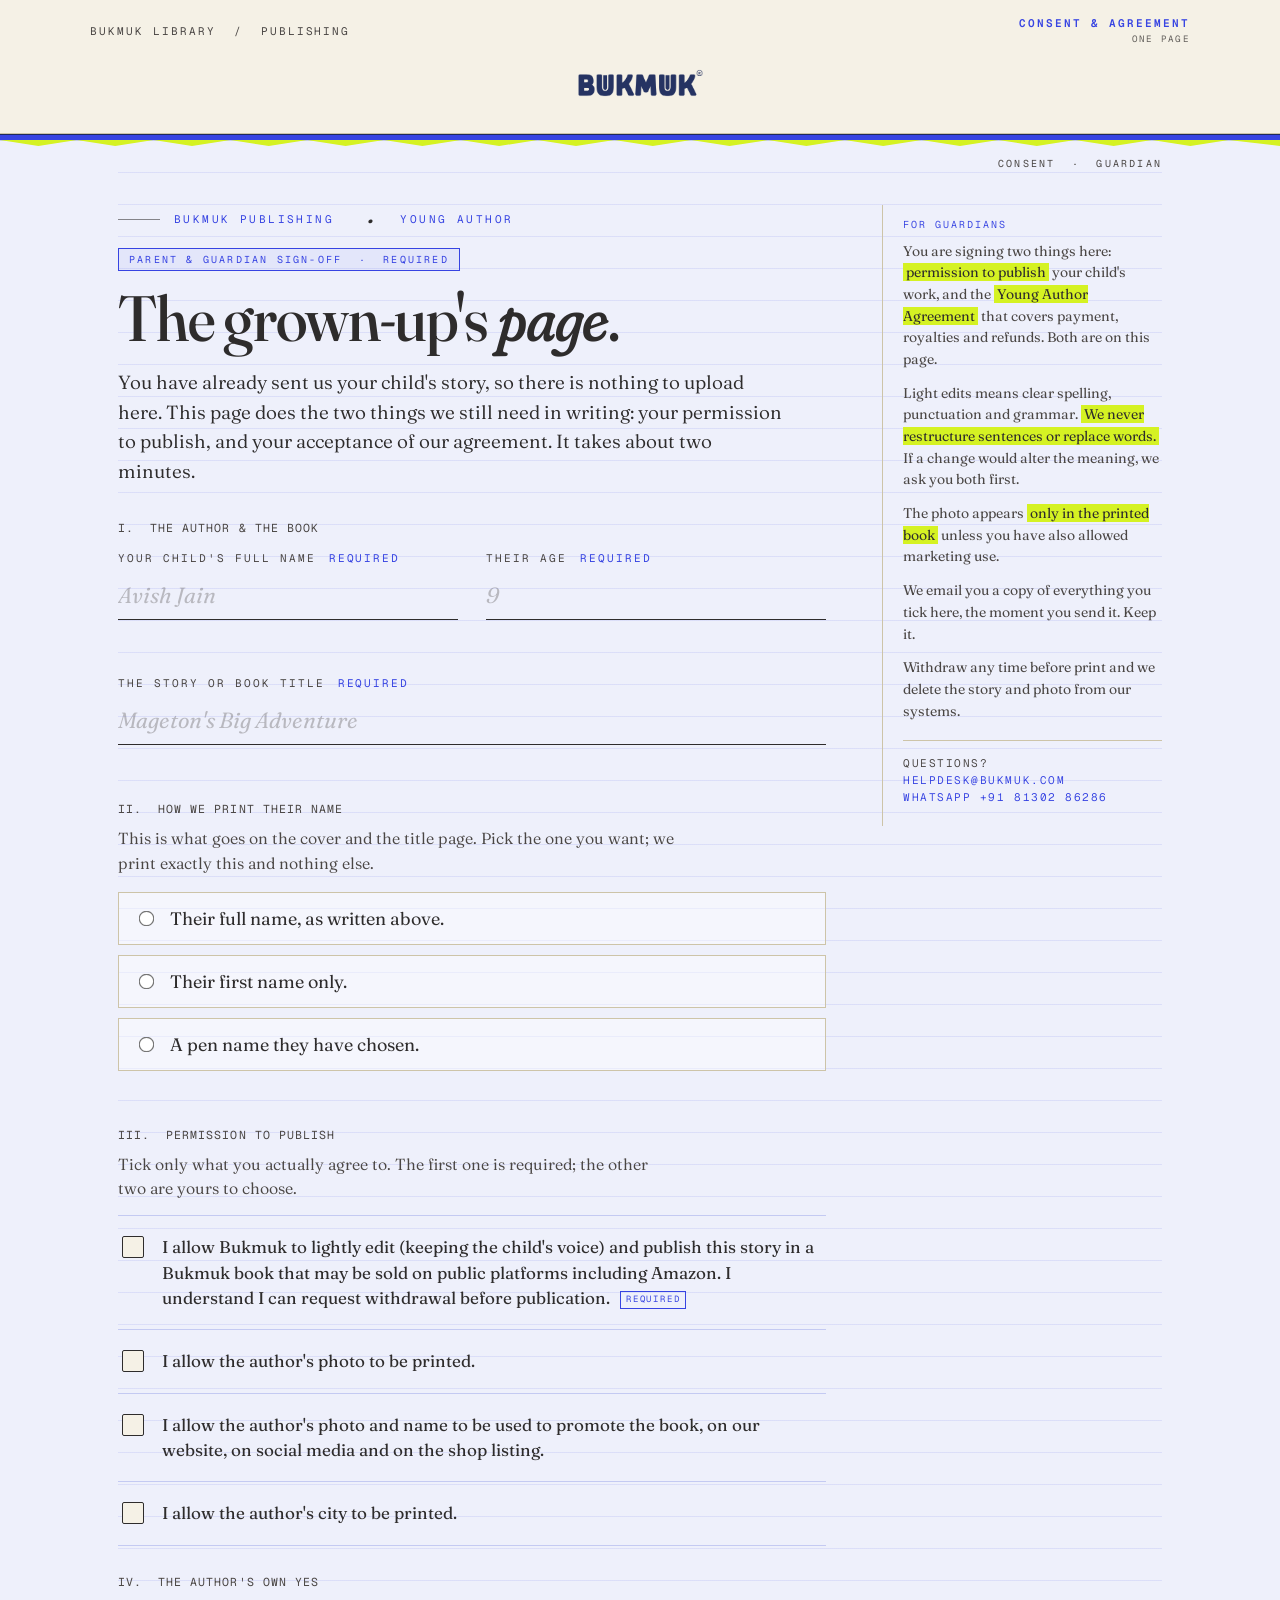
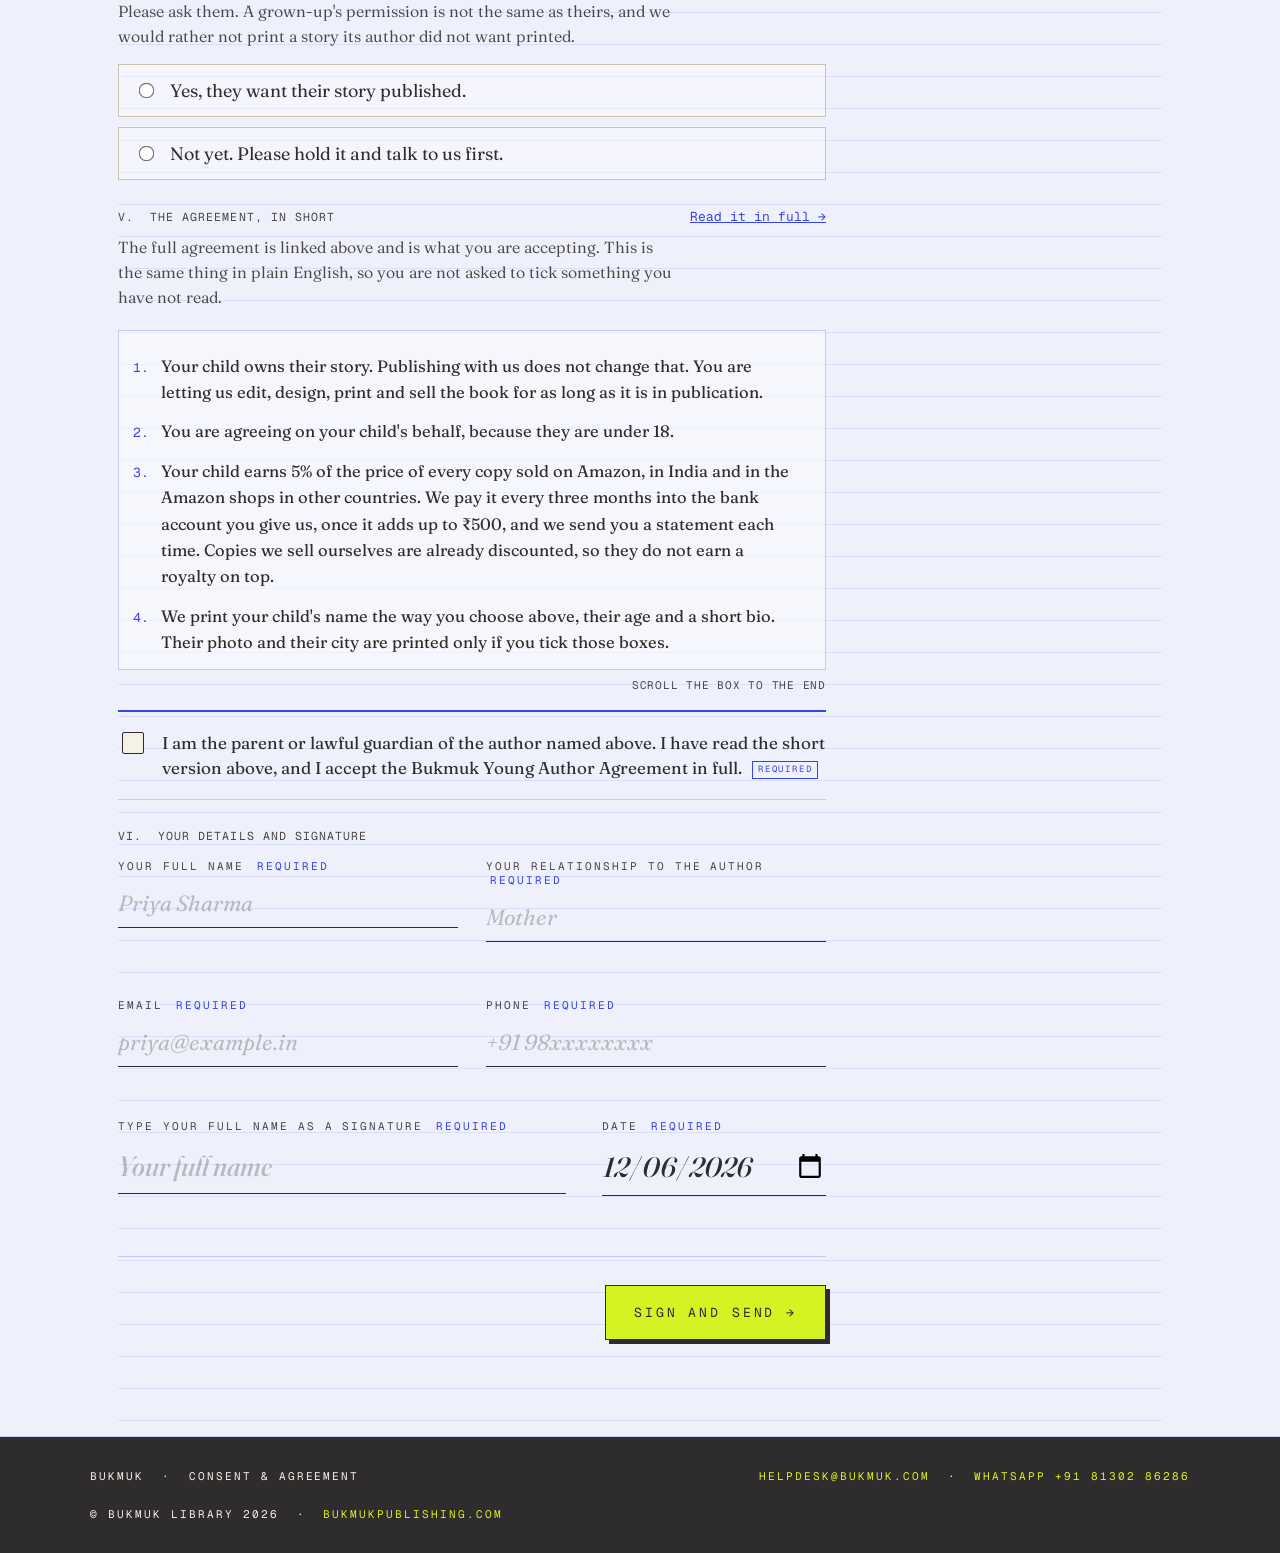
==== consent.html @ 7ee026f7 "A consent form for the families who never touched the intake form Plenty of stories arrive on WhatsA" ====
<!doctype html>
<html lang="en">
<head>
<meta charset="utf-8">
<meta name="viewport" content="width=device-width, initial-scale=1">
<title>Consent and agreement · Bukmuk Publishing</title>
<meta name="description" content="Bukmuk Publishing's short consent and agreement form, for young authors whose story reached us by WhatsApp, email or a call.">
<meta name="robots" content="noindex">
<link rel="icon" href="/assets/bukmuk-logo.png">
<link rel="preconnect" href="https://fonts.googleapis.com">
<link rel="preconnect" href="https://fonts.gstatic.com" crossorigin>
<link href="https://fonts.googleapis.com/css2?family=Fraunces:ital,opsz,wght,SOFT,WONK@0,9..144,300..900,0..100,0..1;1,9..144,300..900,0..100,0..1&family=Geist+Mono:wght@400;500;600&display=swap" rel="stylesheet">
<link rel="stylesheet" href="/styles.css?v=20260831-consent">
<style>
  /* Page-local only. The shared stylesheet drives the live intake form; this
     form adds one component (the short-terms ledger) and nothing else. */
  .terms{
    background: rgba(255,255,255,.5);
    border: 1px solid var(--ledger-rule);
    padding: 22px 24px 22px 12px;
    margin: 20px 0 4px;
    max-height: 340px; overflow-y: auto;
    -webkit-overflow-scrolling: touch;
  }
  /* On a phone a nested scroll box fights the page scroll and hides eleven of
     the fourteen terms behind a gesture nobody makes. Let the list flow. */
  @media (max-width: 720px){
    .terms{ max-height: none; overflow-y: visible }
  }
  .terms ol{
    margin: 0; padding-left: 26px;
    font-size: 16.5px; line-height: 1.6; color: var(--ink);
  }
  .terms li{ margin: 0 0 13px; padding-left: 4px }
  .terms li:last-child{ margin-bottom: 0 }
  .terms li::marker{
    font-family: var(--mono); font-size: 13px; color: var(--blue);
  }
  .terms-head{
    display:flex; justify-content: space-between; align-items: baseline;
    gap: 14px; flex-wrap: wrap;
    font-family: var(--mono); font-size: 11.5px; letter-spacing: .09em;
    text-transform: uppercase; color: var(--ink-soft);
    margin-top: 28px;
  }
  .terms-head a{ color: var(--blue); text-transform: none; letter-spacing: 0; font-size: 13px }
  .scrollhint{
    font-family: var(--mono); font-size: 11px; letter-spacing: .07em;
    text-transform: uppercase; color: var(--ink-soft);
    margin: 8px 0 0; text-align: right;
  }
  .package-line{
    font-family: var(--mono); font-size: 12.5px; letter-spacing: .04em;
    color: var(--ink-soft); border-left: 2px solid var(--lime-deep);
    padding-left: 12px; margin: 0 0 6px;
  }
  .consent.commercial{ border-top: 2px solid var(--blue) }
</style>
</head>
<body>

<a class="sr-only" href="#start">Skip to form</a>

<!-- ─── Masthead ──────────────────────────────────────────────────────── -->
<header class="masthead">
  <div class="masthead-row">
    <div class="masthead-meta-left">
      Bukmuk Library &nbsp;/&nbsp; Publishing
    </div>
    <div class="masthead-meta-right">
      <span class="masthead-tag">Consent &amp; agreement</span>
      <small>One page</small>
    </div>
  </div>
  <div class="logo-wrap">
    <img src="/assets/bukmuk-logo.png" alt="Bukmuk">
  </div>
</header>
<div class="masthead-rule" aria-hidden="true"></div>

<!-- ─── The whole form: one ledger sheet ───────────────────────────────── -->
<div class="guardian-wrap form-shell-guardian" id="start">
  <div class="sheet">
    <article class="frame ledger">
      <span class="folio-corner">Consent &nbsp;·&nbsp; Guardian</span>
      <div>
        <div class="folio" style="color:var(--blue)">Bukmuk Publishing &nbsp;<span class="roman" style="color:var(--ink)">·</span> Young Author</div>
        <span class="ledger-stamp">Parent &amp; guardian sign-off &nbsp;·&nbsp; required</span>
        <h1 class="section-title">The grown-up's <em>page</em>.</h1>
        <p class="lede" style="color:var(--ink)">
          You have already sent us your child's story, so there is nothing to upload here. This page does the two things we still need in writing: your permission to publish, and your acceptance of our agreement. It takes about two minutes.
        </p>

        <form id="consentForm" novalidate>

          <!-- honeypot -->
          <div class="hp" aria-hidden="true">
            <label>Leave this empty<input type="text" name="website" tabindex="-1" autocomplete="off"></label>
          </div>

          <!-- ── The author ────────────────────────────────────────────── -->
          <div class="terms-head" style="margin-top:34px">
            <span>I. &nbsp;The author &amp; the book</span>
          </div>
          <p class="package-line" id="packageLine" hidden></p>

          <div class="row2" style="margin-top:16px">
            <div class="field" data-required>
              <label class="cap" for="authorName">Your child's full name <span class="req">required</span></label>
              <input class="input" id="authorName" name="authorName" type="text" required placeholder="Avish Jain">
              <div class="field-error">The author's full name, please.</div>
            </div>
            <div class="field" data-required>
              <label class="cap" for="authorAge">Their age <span class="req">required</span></label>
              <input class="input" id="authorAge" name="authorAge" type="number" min="1" max="17" inputmode="numeric" required placeholder="9">
              <div class="field-error">Their age in years.</div>
            </div>
            <div class="field" data-required style="grid-column:1 / -1">
              <label class="cap" for="storyTitle">The story or book title <span class="req">required</span></label>
              <input class="input" id="storyTitle" name="storyTitle" type="text" required placeholder="Mageton's Big Adventure">
              <div class="field-error">The title we should print.</div>
            </div>
          </div>

          <!-- ── How the name is printed ───────────────────────────────── -->
          <div class="terms-head">
            <span>II. &nbsp;How we print their name</span>
          </div>
          <p class="lede" style="font-size:16px; margin:10px 0 16px; color:var(--ink-soft)">
            This is what goes on the cover and the title page. Pick the one you want; we print exactly this and nothing else.
          </p>
          <div class="field" data-required>
            <div class="radios" role="radiogroup" aria-label="How we print the author's name">
              <label><input type="radio" name="creditAs" value="full" required> <span>Their full name, as written above.</span></label>
              <label><input type="radio" name="creditAs" value="first"> <span>Their first name only.</span></label>
              <label><input type="radio" name="creditAs" value="pen"> <span>A pen name they have chosen.</span></label>
            </div>
            <div class="field-error">Please pick one.</div>
          </div>
          <div class="conditional" id="penWrap">
            <div class="field" data-required-if="pen">
              <label class="cap" for="penName">Their pen name</label>
              <input class="input" id="penName" name="penName" type="text" placeholder="The Midnight Writer">
              <div class="field-error">The pen name to print.</div>
            </div>
          </div>

          <!-- ── Publication consent ───────────────────────────────────── -->
          <div class="terms-head">
            <span>III. &nbsp;Permission to publish</span>
          </div>
          <p class="lede" style="font-size:16px; margin:10px 0 4px; color:var(--ink-soft)">
            Tick only what you actually agree to. The first one is required; the other two are yours to choose.
          </p>

          <div class="consent" style="margin-top:14px">
            <label>
              <input type="checkbox" name="consentPublish" required>
              <span>
                <span data-clause="consentPublish">I allow Bukmuk to lightly edit (keeping the child's voice) and publish this story in a Bukmuk book that may be sold on public platforms including Amazon. I understand I can request withdrawal before publication.</span>
                <span class="req-tag">required</span>
              </span>
            </label>
            <label>
              <input type="checkbox" name="consentPhoto">
              <span data-clause="consentPhoto">I allow the author's photo to be printed.</span>
            </label>
            <label>
              <input type="checkbox" name="consentPromo">
              <span data-clause="consentPromo">I allow the author's photo and name to be used to promote the book, on our website, on social media and on the shop listing.</span>
            </label>
            <label>
              <input type="checkbox" name="consentLocation">
              <span data-clause="consentLocation">I allow the author's city to be printed.</span>
            </label>
          </div>

          <div class="conditional" id="cityWrap">
            <div class="field" data-required-if="city">
              <label class="cap" for="authorLocation">Which city or town should we print?</label>
              <input class="input" id="authorLocation" name="authorLocation" type="text" placeholder="Haridwar">
              <div class="field-error">Tell us the city, or untick the box above.</div>
            </div>
          </div>

          <div class="conditional" id="photoWrap">
            <div class="field">
              <label class="cap" for="authorPhoto">Their photo <span style="font-weight:400; text-transform:none; letter-spacing:0">optional, you can also send it on WhatsApp</span></label>
              <input class="input" id="authorPhoto" name="authorPhoto" type="file" accept="image/jpeg,image/png,image/webp">
              <p class="hint" style="margin-top:8px">JPG, PNG or WEBP, up to 15 MB. It appears in the printed book only.</p>
              <div class="field-error">That file needs to be a JPG, PNG or WEBP under 15 MB.</div>
            </div>
          </div>

          <!-- ── The child's own yes ───────────────────────────────────── -->
          <div class="terms-head">
            <span>IV. &nbsp;The author's own yes</span>
          </div>
          <p class="lede" style="font-size:16px; margin:10px 0 16px; color:var(--ink-soft)">
            Please ask them. A grown-up's permission is not the same as theirs, and we would rather not print a story its author did not want printed.
          </p>
          <div class="field" data-required>
            <div class="radios" role="radiogroup" aria-label="Does the author want their story published">
              <label><input type="radio" name="childAssent" value="Yes" required> <span>Yes, they want their story published.</span></label>
              <label><input type="radio" name="childAssent" value="Not yet"> <span>Not yet. Please hold it and talk to us first.</span></label>
            </div>
            <div class="field-error">Please ask them and pick one.</div>
          </div>

          <!-- ── The agreement in short ────────────────────────────────── -->
          <div class="terms-head">
            <span>V. &nbsp;The agreement, in short</span>
            <a href="https://bukmukpublishing.com/agreement" data-agreement-link target="_blank" rel="noopener">Read it in full →</a>
          </div>
          <p class="lede" style="font-size:16px; margin:10px 0 0; color:var(--ink-soft)">
            The full agreement is linked above and is what you are accepting. This is the same thing in plain English, so you are not asked to tick something you have not read.
          </p>

          <div class="terms">
            <ol data-clause-list>
              <li>Your child owns their story. Publishing with us does not change that. You are letting us edit, design, print and sell the book for as long as it is in publication.</li>
              <li>You are agreeing on your child's behalf, because they are under 18.</li>
              <li>Your child earns 5% of the price of every copy sold on Amazon, in India and in the Amazon shops in other countries. We pay it every three months into the bank account you give us, once it adds up to ₹500, and we send you a statement each time. Copies we sell ourselves are already discounted, so they do not earn a royalty on top.</li>
              <li>We print your child's name the way you choose above, their age and a short bio. Their photo and their city are printed only if you tick those boxes.</li>
              <li>We may use the book, your child's name and the photo you give us to celebrate their work on our website and in our marketing. You can opt out of marketing at any time by writing to helpdesk@bukmuk.com.</li>
              <li>We edit lightly and we keep your child's voice. Clear spelling, punctuation and grammar fixes, never a rewrite, never a nicer synonym. Anything that would change the meaning, we ask you both first.</li>
              <li>You confirm the story is your child's own original work, not copied from anyone, and that it contains nothing unlawful. If that turns out not to be true we may pause or stop publishing, and you agree to cover reasonable costs we face because of it.</li>
              <li>You see and approve the book before we print it. Changes you ask for after that, or a reprint for a mistake that was not ours, may cost extra.</li>
              <li>Payment is in full and in advance, and we start work once it is received. Full refund if you cancel before we start. After we start and before printing, we refund the part we have not done. Once printing starts, or the book is published, it is non refundable. Workshop and mentoring seats have their own notice periods, set out in the full agreement.</li>
              <li>We aim to have the book ready in about 8 to 10 weeks after we have the final manuscript and the payment, depending on how quickly approvals come back.</li>
              <li>Listing on Amazon follows Amazon's own rules, which change, so we cannot promise a book stays available forever or guarantee any sales.</li>
              <li>If something goes wrong, the most we would owe you is what you paid us for the service, and we are not responsible for indirect losses such as lost sales. Delays caused by printers, couriers or Amazon are outside our control.</li>
              <li>Indian law applies, and any dispute goes to the courts in Delhi.</li>
              <li>You can withdraw at any time before publication. Write to helpdesk@bukmuk.com and we remove the story and the photo from our systems. We cannot recall copies that are already printed.</li>
            </ol>
          </div>
          <p class="scrollhint" id="scrollHint">Scroll the box to the end</p>

          <div class="consent commercial" style="margin-top:18px">
            <label>
              <input type="checkbox" name="agreementAccepted" required>
              <span>
                <span data-clause="agreementAccepted">I am the parent or lawful guardian of the author named above. I have read the short version above, and I accept the Bukmuk Young Author Agreement in full.</span>
                <span class="req-tag">required</span>
              </span>
            </label>
          </div>

          <!-- ── Sign ──────────────────────────────────────────────────── -->
          <div class="terms-head">
            <span>VI. &nbsp;Your details and signature</span>
          </div>

          <div class="row2" style="margin-top:16px">
            <div class="field" data-required>
              <label class="cap" for="guardianName">Your full name <span class="req">required</span></label>
              <input class="input" id="guardianName" name="guardianName" type="text" required autocomplete="name" placeholder="Priya Sharma">
              <div class="field-error">Your full name, please.</div>
            </div>
            <div class="field" data-required>
              <label class="cap" for="guardianRelation">Your relationship to the author <span class="req">required</span></label>
              <input class="input" id="guardianRelation" name="guardianRelation" type="text" required placeholder="Mother">
              <div class="field-error">Mother, father, guardian, etc.</div>
            </div>
            <div class="field" data-required>
              <label class="cap" for="guardianEmail">Email <span class="req">required</span></label>
              <input class="input" id="guardianEmail" name="guardianEmail" type="email" required autocomplete="email" placeholder="priya@example.in">
              <div class="field-error">A valid email so we can send you a copy.</div>
            </div>
            <div class="field" data-required>
              <label class="cap" for="guardianPhone">Phone <span class="req">required</span></label>
              <input class="input" id="guardianPhone" name="guardianPhone" type="tel" required autocomplete="tel" placeholder="+91 98xxxxxxxx">
              <div class="field-error">Phone number, please.</div>
            </div>
          </div>

          <div class="sig-row">
            <div class="field" data-required>
              <label class="cap" for="guardianSignature">Type your full name as a signature <span class="req">required</span></label>
              <input class="input" id="guardianSignature" name="guardianSignature" type="text" required placeholder="Your full name">
              <div class="field-error">A typed signature matters legally; please type your name.</div>
            </div>
            <div class="field" data-required>
              <label class="cap" for="consentDate">Date <span class="req">required</span></label>
              <input class="input" id="consentDate" name="consentDate" type="date" required>
              <div class="field-error">Today's date.</div>
            </div>
          </div>

          <div class="actions" style="justify-content: flex-end">
            <button class="btn primary" type="submit" id="submitBtn">Sign and send →</button>
          </div>

          <div class="field-error" id="submitError" style="margin-top: 14px"></div>
        </form>
      </div>

      <aside class="marginalia">
        <span class="tag">For guardians</span>
        <p>You are signing two things here: <em>permission to publish</em> your child's work, and the <em>Young Author Agreement</em> that covers payment, royalties and refunds. Both are on this page.</p>
        <p>Light edits means clear spelling, punctuation and grammar. <em>We never restructure sentences or replace words.</em> If a change would alter the meaning, we ask you both first.</p>
        <p>The photo appears <em>only in the printed book</em> unless you have also allowed marketing use.</p>
        <p>We email you a copy of everything you tick here, the moment you send it. Keep it.</p>
        <p>Withdraw any time before print and we delete the story and photo from our systems.</p>
        <p class="editor-contact">Questions?<br>
          <a href="mailto:helpdesk@bukmuk.com" style="color:var(--blue); text-decoration:none">helpdesk@bukmuk.com</a><br>
          <a href="https://wa.me/918130286286?text=Hi%20Bukmuk%2C%20about%20the%20consent%20form" target="_blank" rel="noopener" style="color:var(--blue); text-decoration:none">WhatsApp +91 81302 86286</a>
        </p>
      </aside>
    </article>
  </div>
</div>

<!-- ─── Thank you (hidden until submit succeeds) ────────────────────────── -->
<div class="thankyou" id="thankyou">
  <section class="sheet">
    <article class="frame">
      <span class="folio-corner">Signed</span>
      <div>
        <div class="folio">Section &nbsp;<span class="roman">∗</span> All done</div>
        <h1 class="section-title">Thank you. That's <em>everything</em>.</h1>
        <p class="lede">We have your consent and your agreement on file. A copy is on its way to your email; keep it. If anything on it looks wrong, reply to that email and we will fix it before we print.</p>
        <p class="ref">Reference &nbsp;<b id="refCode"></b></p>
      </div>
      <aside class="marginalia">
        <span class="tag">What's next</span>
        <p>We carry on with the book. You will see a proof to approve before anything is printed.</p>
        <p>Nothing goes to print without your final yes.</p>
      </aside>
    </article>
  </section>
</div>

<!-- ─── Colophon ───────────────────────────────────────────────────────── -->
<footer class="colophon">
  <div class="row">
    <span>Bukmuk &nbsp;·&nbsp; Consent &amp; agreement</span>
    <span>
      <a href="mailto:helpdesk@bukmuk.com">helpdesk@bukmuk.com</a>
      &nbsp;·&nbsp;
      <a href="https://wa.me/918130286286?text=Hi%20Bukmuk%2C%20about%20the%20consent%20form" target="_blank" rel="noopener">WhatsApp +91&nbsp;81302&nbsp;86286</a>
    </span>
    <span>© Bukmuk Library 2026 &nbsp;·&nbsp; <a href="https://bukmukpublishing.com">bukmukpublishing.com</a></span>
  </div>
</footer>

<script src="/consent-clauses.js?v=20260831-consent"></script>
<script src="/consent.js?v=20260831-consent" defer></script>
</body>
</html>
---- styles.css ----
/* ─── Bukmuk Authors' Intake form ──────────────────────────────────────────
   Editorial-meets-playground. Fraunces + Geist Mono on cream paper.
   Lime is rare and earned. The guardian section flips register to ledger.
   ─────────────────────────────────────────────────────────────────────── */

:root{
  /* Working brand blue (CLAUDE.md): accents, focus, marginalia */
  --blue:#3744e2;
  --blue-ink:#2531c9;
  /* Registered logo navy (locked at bukmuk.com /assets/darklogo.png).
     The mark itself is not recolourable. */
  --navy:#1d2a5e;
  --lime:#d5f223;
  --lime-deep:#bcd817;
  --ink:#2e2c2c;
  --ink-soft:#4a4644;
  --paper:#f5f1e6;
  --paper-deep:#ece6d4;
  --paper-shadow:#dfd8c1;
  --rule:#cdc4a8;
  --ledger:#eef0fb;
  --ledger-rule:#c4caf2;
  --err:#b1261d;
  --display: 'Fraunces', Georgia, serif;
  --mono: 'Geist Mono', ui-monospace, 'SF Mono', monospace;
}

*{box-sizing:border-box}
html,body{
  margin:0; background:var(--paper); color:var(--ink);
  font-family:var(--display);
  font-variation-settings:"opsz" 14, "SOFT" 30;
  font-weight:400;
  -webkit-font-smoothing:antialiased;
}

/* paper grain */
body{
  background-image:
    radial-gradient(rgba(46,44,44,.035) 1px, transparent 1px),
    radial-gradient(rgba(46,44,44,.025) 1px, transparent 1px);
  background-size: 3px 3px, 7px 7px;
  background-position: 0 0, 1px 2px;
  min-height: 100vh;
}

/* visually hidden (for skip-link, sr-only labels) */
.sr-only{
  position:absolute; width:1px; height:1px;
  padding:0; margin:-1px; overflow:hidden;
  clip:rect(0 0 0 0); white-space:nowrap; border:0;
}

/* ── progress strip (sticky, fills based on % required fields) ──────────── */
.progress{
  position:fixed; inset:0 0 auto 0; height:6px;
  background:var(--paper-shadow); z-index:50;
  border-bottom:1px solid var(--rule);
}
.progress-fill{
  height:100%; width:0;
  background:var(--lime);
  box-shadow: 0 0 0 1px var(--lime-deep) inset;
  transition: width .25s ease;
}

/* ── masthead: real Bukmuk logo on cream paper ──────────────────────────── */
/* Masthead: tightened 2026-05-22 , was eating ~210px of vertical space
   before the form even started. Now ~120px, which still has editorial
   presence without dominating above-the-fold. */
.masthead{
  background: var(--paper);
  color: var(--ink);
  padding: 16px 28px 0;
  position: relative;
  border-bottom: 1px solid var(--rule);
}
.masthead-row{
  max-width: 1100px; margin: 0 auto;
  display:flex; align-items:center; justify-content:space-between;
  gap: 24px;
  font-family: var(--mono); font-size: 11px; letter-spacing:.18em;
  text-transform:uppercase;
  color: var(--ink-soft);
}
.masthead-row small{
  display:block; margin-top:3px; letter-spacing:.14em;
  color: var(--ink-soft); opacity:.85;
}
.masthead-row .masthead-tag{ color: var(--blue); font-weight: 600 }
.masthead-row .masthead-meta-right{ text-align: right }
.logo-wrap{
  max-width: 1100px; margin: 8px auto 14px;
  text-align: center;
}
.logo-wrap img{
  /* Smaller cap , still recognisable, doesn't dominate the viewport. */
  height: clamp(40px, 6vw, 62px);
  width: auto; display: inline-block;
}
.masthead-rule{
  height: 6px; background: var(--blue);
  position: relative;
  border-top: 1px solid var(--navy);
}
.masthead-rule::after{
  content:""; position:absolute; left:0; right:0; bottom:-6px; height:6px;
  background:var(--lime);
  clip-path: polygon(0 0,3% 100%,6% 0,9% 100%,12% 0,15% 100%,18% 0,21% 100%,24% 0,27% 100%,30% 0,33% 100%,36% 0,39% 100%,42% 0,45% 100%,48% 0,51% 100%,54% 0,57% 100%,60% 0,63% 100%,66% 0,69% 100%,72% 0,75% 100%,78% 0,81% 100%,84% 0,87% 100%,90% 0,93% 100%,96% 0,100% 100%,100% 0);
}

/* ── sheet + frame grid ─────────────────────────────────────────────────── */
.sheet{ max-width: 1100px; margin: 0 auto; padding: 0 28px; }
.frame{
  display:grid;
  grid-template-columns: 1fr 280px;
  gap: 56px;
  padding: 64px 0 96px;
  border-bottom: 1px solid var(--rule);
  position: relative;
}
.frame:last-of-type{ border-bottom: none }
@media (max-width: 820px){
  .frame{ grid-template-columns: 1fr; gap: 28px; padding: 40px 0 56px }
  .marginalia{ order: 2 }
}

/* ── folio + section heading ───────────────────────────────────────────── */
.folio{
  font-family: var(--mono); font-size: 11px; letter-spacing:.22em;
  text-transform:uppercase; color: var(--ink-soft);
  display:flex; align-items:center; gap:14px;
  margin-bottom: 14px;
}
.folio::before{
  content:""; width:42px; height:1px; background: var(--ink); opacity:.55;
}
.roman{
  font-family: var(--display);
  font-variation-settings: "opsz" 144, "wght" 600;
  font-style: italic;
  font-size: 28px; line-height: 1;
  color: var(--blue);
  margin-right: 10px;
  vertical-align: -2px;
}
.folio-corner{
  position:absolute; top: 16px; right: 0;
  font-family: var(--mono); font-size: 10px; letter-spacing: .22em;
  color: var(--ink-soft); text-transform: uppercase;
}

h1.section-title{
  font-family: var(--display);
  font-variation-settings: "opsz" 144, "wght" 600, "SOFT" 40;
  font-size: clamp(40px, 5vw, 64px);
  line-height: 1.02;
  letter-spacing: -0.018em;
  margin: 0 0 18px;
  color: var(--ink);
}
h1.section-title em{
  font-style: italic;
  font-variation-settings: "opsz" 144, "wght" 500, "SOFT" 100;
  color: var(--blue);
}
.lede{
  font-family: var(--display);
  font-variation-settings: "opsz" 18, "wght" 350;
  font-size: 19px; line-height: 1.55;
  color: var(--ink-soft);
  max-width: 56ch; margin: 0 0 28px;
}

/* ── marginalia ─────────────────────────────────────────────────────────── */
.marginalia{
  border-left: 1px solid var(--rule);
  padding: 8px 0 8px 20px;
  font-family: var(--display);
  font-variation-settings: "opsz" 12, "wght" 380;
  font-size: 14px; line-height: 1.55;
  color: var(--ink-soft);
  align-self: start;
  position: sticky; top: 28px;
}
.marginalia .tag{
  display:inline-block;
  font-family: var(--mono); font-size: 10px; letter-spacing:.2em;
  text-transform: uppercase; color: var(--blue);
  margin-bottom: 8px;
}
.marginalia p{ margin: 0 0 12px }
.marginalia p em{
  background: var(--lime); padding: 0 3px;
  font-style:normal; color: var(--ink);
  box-decoration-break: clone;
}
.marginalia .editor-contact{
  margin-top: 18px; padding-top: 14px;
  border-top: 1px solid var(--rule);
  font-family: var(--mono); font-size: 11px;
  letter-spacing: .14em; text-transform: uppercase;
}

/* ── fields ─────────────────────────────────────────────────────────────── */
.field{ margin: 0 0 28px }
.field label.cap, label.cap{
  display:block;
  font-family: var(--mono);
  font-size: 11px; letter-spacing:.18em; text-transform: uppercase;
  color: var(--ink-soft);
  margin-bottom: 8px;
}
.field label.cap .req{ color: var(--blue); margin-left: 4px }
.field .hint{
  font-family: var(--display);
  font-variation-settings: "opsz" 12, "wght" 380;
  font-style: italic; font-size: 13px;
  color: var(--ink-soft); margin-top: 6px;
}
.field.error label.cap{ color: var(--err) }
.field.error .input, .field.error .textarea{ border-color: var(--err) }
.field-error{
  display:none;
  font-family: var(--mono); font-size: 11px; letter-spacing:.12em;
  text-transform: uppercase; color: var(--err);
  margin-top: 6px;
}
.field.error .field-error{ display: block }
/* The standalone submit-level message (#submitError) isn't inside a .field.error,
   so the base `display:none` hid it , messages were set but never shown. Show it
   whenever it actually has text. */
#submitError:not(:empty){ display: block }

.input, .textarea, select.input{
  width: 100%;
  background: transparent;
  border: none;
  border-bottom: 1.5px solid var(--ink);
  font-family: var(--display);
  font-variation-settings: "opsz" 18, "wght" 380;
  font-size: 22px;
  color: var(--ink);
  padding: 8px 0 10px;
  outline: none;
  transition: border-color .15s ease;
  border-radius: 0;
}
.input:focus, .textarea:focus, select.input:focus{
  border-bottom-color: var(--blue);
}
.input::placeholder, .textarea::placeholder{
  /* Lower opacity so example values like "Ananya Sharma" obviously look like
     hints, not pre-filled fields. Parents glancing fast shouldn't think the
     form is already someone else's. */
  color: var(--ink-soft); opacity:.32;
  font-style: italic;
}
.textarea{
  resize: vertical;
  min-height: 180px;
  font-size: 18px; line-height: 1.6;
  border: 1px solid var(--rule);
  padding: 16px 18px;
  background: rgba(255,255,255,0.45);
}
.textarea.story{ min-height: 280px }
.textarea:focus{
  border-color: var(--blue);
  background: #fffdf6;
}
.textwrap{ position: relative }
.counter{
  position: absolute; right: 14px; bottom: -28px;
  font-family: var(--mono);
  font-size: 11px; letter-spacing: .18em; text-transform: uppercase;
  color: var(--ink-soft);
}
.counter b{ color: var(--ink); font-weight: 500 }
.counter.ok b{ background: var(--lime); padding: 0 6px; color: var(--ink) }

/* age wheel: 7-15 chips */
.agewheel{ display:flex; flex-wrap:wrap; gap: 8px; position: relative }
.agewheel input{ position:absolute; opacity:0; pointer-events:none }
.agewheel label{
  display:inline-flex; align-items:center; justify-content:center;
  width: 52px; height: 52px;
  border: 1.5px solid var(--ink);
  border-radius: 50%;
  font-family: var(--display);
  font-variation-settings: "opsz" 18, "wght" 500;
  font-size: 22px;
  cursor: pointer;
  transition: all .12s ease;
  background: transparent;
}
.agewheel label:hover{ background: rgba(213,242,35,.35) }
.agewheel input:checked + label{
  background: var(--blue); color: var(--paper);
  border-color: var(--blue);
  transform: translateY(-2px);
  box-shadow: 0 4px 0 0 var(--ink);
}
.agewheel input:focus-visible + label{
  outline: 2px solid var(--blue); outline-offset: 3px;
}

/* radio + checkbox cards */
.radios{ display:flex; flex-direction: column; gap: 10px }
.radios label{
  display:flex; align-items:flex-start; gap: 14px;
  padding: 14px 16px;
  border: 1px solid var(--rule);
  cursor: pointer;
  background: rgba(255,255,255,.4);
  transition: all .12s ease;
  font-size: 18px;
  font-variation-settings: "opsz" 18, "wght" 380;
}
.radios label:hover{ border-color: var(--ink); background: rgba(255,255,255,.7) }
.radios label.is-checked{ border-color: var(--blue); background: #fffdf6 }
.radios input{ margin-top: 5px; accent-color: var(--blue); transform: scale(1.2) }
.radios label .sub{
  display:block;
  font-family: var(--mono); font-size: 11px; letter-spacing: .12em;
  color: var(--ink-soft); text-transform: uppercase; margin-top: 4px;
}

/* conditional reveal (pen name etc) */
.conditional{
  max-height: 0; overflow: hidden; opacity: 0;
  transition: max-height .25s ease, opacity .2s ease, margin .25s ease;
  margin: 0;
}
.conditional.is-open{
  max-height: 400px; opacity: 1;
  margin: 18px 0 8px;
}

/* file dropzones */
.drop{
  border: 1.5px dashed var(--rule);
  background: rgba(255,255,255,.35);
  padding: 22px 22px;
  display:flex; align-items:center; gap: 18px;
  cursor: pointer;
  transition: all .15s ease;
  position: relative;
}
.drop:hover, .drop.drag-over{
  border-color: var(--blue); background: #fffdf6;
}
.drop input[type=file]{
  position: absolute; inset: 0; opacity: 0; cursor: pointer;
}
.drop .icon{
  width: 56px; height: 56px;
  background: var(--lime);
  display:grid; place-items:center;
  font-family: var(--display);
  font-size: 28px;
  font-variation-settings:"opsz" 144, "wght" 600;
  color: var(--ink);
  border: 1.5px solid var(--ink);
  box-shadow: 3px 3px 0 0 var(--ink);
  flex-shrink: 0;
}
.drop .copy{
  font-family: var(--display);
  font-variation-settings: "opsz" 14, "wght" 380;
  font-size: 16px;
  flex: 1 1 auto;
}
.drop .copy b{ font-variation-settings: "opsz" 14, "wght" 600 }
.drop .copy span.meta{
  display:block;
  font-family: var(--mono); font-size: 11px; letter-spacing: .15em;
  color: var(--ink-soft); text-transform: uppercase; margin-top: 4px;
}
.drop.has-file{ border-style: solid; border-color: var(--blue); background: #fffdf6 }
.drop.has-file .icon{ background: var(--blue); color: var(--paper); border-color: var(--navy) }
.drop .remove{
  position: relative; z-index: 2;
  font-family: var(--mono); font-size: 11px; letter-spacing: .14em;
  text-transform: uppercase; color: var(--err);
  background: transparent; border: 1px solid var(--err);
  padding: 6px 10px; cursor: pointer;
}
.drop .remove:hover{ background: var(--err); color: var(--paper) }

/* Multi-file picked list (author drawings). Rows sit BELOW the dropzone,
   outside the <label>, so a Remove click never re-opens the file picker. */
.filelist{ list-style:none; margin: 12px 0 0; padding: 0; display:flex; flex-direction:column; gap: 8px }
.filelist[hidden]{ display:none }
.filelist li{
  display:flex; align-items:center; gap: 12px;
  border: 1.5px solid var(--rule); background: #fffdf6;
  padding: 10px 12px;
}
.filelist li .thumb{
  width: 40px; height: 40px; flex-shrink: 0;
  object-fit: cover; border: 1px solid var(--ink);
  background: var(--paper);
}
.filelist li .fname{
  flex: 1 1 auto; min-width: 0;
  font-family: var(--display); font-variation-settings:"opsz" 14,"wght" 500;
  font-size: 14px; color: var(--ink);
  overflow: hidden; text-overflow: ellipsis; white-space: nowrap;
}
.filelist li .fname .fsize{
  display:block;
  font-family: var(--mono); font-size: 10px; letter-spacing:.14em;
  color: var(--ink-soft); text-transform: uppercase; margin-top: 2px;
}
.filelist li .remove{
  flex-shrink: 0;
  font-family: var(--mono); font-size: 11px; letter-spacing: .14em;
  text-transform: uppercase; color: var(--err);
  background: transparent; border: 1px solid var(--err);
  padding: 6px 10px; cursor: pointer;
}
.filelist li .remove:hover{ background: var(--err); color: var(--paper) }

/* fun-facts chips */
.chips{
  display:grid; grid-template-columns: repeat(2, 1fr); gap: 18px 24px;
}
@media (max-width: 600px){ .chips{ grid-template-columns: 1fr } }

/* scene-break divider */
.scene{
  text-align:center;
  font-family: var(--display);
  font-variation-settings: "opsz" 144, "wght" 400;
  color: var(--ink-soft);
  letter-spacing: 1.2em;
  margin: 4px 0 38px;
  font-size: 14px;
  user-select: none;
}

/* ── welcome ────────────────────────────────────────────────────────────── */
.welcome{
  padding: 80px 0 64px;
  border-bottom: 1px solid var(--rule);
}
.welcome .hello{
  font-family: var(--display);
  font-variation-settings: "opsz" 144, "wght" 500, "SOFT" 60, "WONK" 1;
  font-style: italic;
  font-size: clamp(54px, 8vw, 110px);
  line-height: .95;
  letter-spacing: -0.022em;
  margin: 0 0 18px;
  color: var(--ink);
}
.welcome .hello u{
  text-decoration: none;
  background: linear-gradient(transparent 62%, var(--lime) 62% 92%, transparent 92%);
  padding: 0 2px;
}
.welcome .standfirst{
  font-family: var(--display);
  font-variation-settings: "opsz" 18, "wght" 380;
  font-size: 21px; line-height: 1.55;
  max-width: 62ch; color: var(--ink);
  margin: 0 0 36px;
}
.welcome .standfirst em{ color: var(--blue); font-style: italic }
.pact{
  display:grid; grid-template-columns: repeat(3, 1fr); gap: 24px;
  margin: 8px 0 36px;
}
@media (max-width: 720px){ .pact{ grid-template-columns: 1fr } }
.pact .card{
  border: 1px solid var(--ink);
  background: rgba(255,255,255,.5);
  padding: 22px 22px 24px;
  position: relative;
}
.pact .card .n{
  position: absolute; top: -14px; left: 16px;
  background: var(--paper);
  padding: 0 8px;
  font-family: var(--mono); font-size: 11px; letter-spacing: .2em;
  text-transform: uppercase; color: var(--blue);
}
.pact .card h3{
  font-family: var(--display);
  font-variation-settings: "opsz" 32, "wght" 500, "SOFT" 30;
  font-size: 22px; margin: 4px 0 8px;
  line-height: 1.15;
}
.pact .card p{
  margin: 0;
  font-family: var(--display);
  font-variation-settings: "opsz" 14, "wght" 380;
  font-size: 14.5px; line-height: 1.5;
  color: var(--ink-soft);
}
.meta-row{
  display:flex; flex-wrap:wrap; gap: 24px;
  font-family: var(--mono); font-size: 11px; letter-spacing: .18em;
  text-transform: uppercase; color: var(--ink-soft);
  border-top: 1px solid var(--rule);
  border-bottom: 1px solid var(--rule);
  padding: 14px 0; margin-bottom: 36px;
}
.meta-row b{ color: var(--ink); font-weight: 500; margin-right: 6px }

/* ── guardian section (register shift) ──────────────────────────────────── */
.guardian-wrap{
  background: var(--ledger);
  border-top: 1px solid var(--ledger-rule);
  border-bottom: 1px solid var(--ledger-rule);
}
.frame.ledger{
  background:
    repeating-linear-gradient(180deg, transparent 0, transparent 31px, rgba(55,68,226,.10) 31px, rgba(55,68,226,.10) 32px);
}
.frame.ledger .roman{ color: var(--ink) }
.frame.ledger h1.section-title em{ color: var(--ink) }
.frame.ledger h1.section-title{
  font-variation-settings: "opsz" 144, "wght" 500, "SOFT" 20;
}
.ledger-stamp{
  display:inline-block;
  font-family: var(--mono);
  font-size: 10px; letter-spacing: .22em; text-transform: uppercase;
  color: var(--blue);
  border: 1px solid var(--blue);
  padding: 4px 10px;
  margin-bottom: 14px;
  background: rgba(55,68,226,.06);
}
.consent{
  display:flex; flex-direction: column; gap: 0;
  border-top: 1px solid var(--ledger-rule);
}
.consent label{
  display:grid; grid-template-columns: 28px 1fr; gap: 16px;
  align-items: flex-start;
  padding: 18px 0;
  border-bottom: 1px solid var(--ledger-rule);
  cursor: pointer;
  font-family: var(--display);
  font-variation-settings: "opsz" 14, "wght" 400;
  font-size: 17px; line-height: 1.5;
  color: var(--ink);
}
.consent input[type=checkbox]{
  appearance: none;
  width: 22px; height: 22px;
  border: 1.5px solid var(--ink);
  background: var(--paper);
  margin-top: 2px;
  cursor: pointer;
  position: relative;
  border-radius: 2px;
  flex-shrink: 0;
}
.consent input[type=checkbox]:checked{
  background: var(--blue); border-color: var(--blue);
}
.consent input[type=checkbox]:checked::after{
  content: "✓";
  position: absolute; inset: 0;
  display:grid; place-items:center;
  color: var(--lime);
  font-family: var(--display);
  font-size: 18px; font-weight: 700;
  line-height: 1;
}
.consent input:focus-visible{
  outline: 2px solid var(--blue); outline-offset: 3px;
}
.consent .req-tag{
  display:inline-block;
  font-family: var(--mono); font-size: 9px; letter-spacing: .2em;
  color: var(--blue); text-transform: uppercase;
  border: 1px solid var(--blue);
  padding: 1px 5px;
  margin-left: 6px;
  vertical-align: 2px;
}
.sig-row{
  display:grid; grid-template-columns: 2fr 1fr; gap: 36px;
  margin-top: 24px;
}
@media (max-width: 640px){ .sig-row{ grid-template-columns: 1fr; gap: 18px } }
.sig-row .input{
  font-style: italic;
  font-variation-settings: "opsz" 144, "wght" 500, "WONK" 1;
  font-size: 28px;
}

/* ── actions, buttons ──────────────────────────────────────────────────── */
.actions{
  display:flex; align-items:center; justify-content:space-between;
  gap: 18px; margin-top: 32px;
  padding-top: 28px; border-top: 1px solid var(--rule);
  flex-wrap: wrap;
}
.frame.ledger .actions{ border-top-color: var(--ledger-rule) }
.btn{
  font-family: var(--mono);
  font-size: 12px; letter-spacing: .22em; text-transform: uppercase;
  padding: 16px 22px;
  border: 1.5px solid var(--ink);
  background: transparent; color: var(--ink);
  cursor: pointer;
  transition: all .15s ease;
}
.btn:hover{ background: var(--ink); color: var(--paper) }
.btn.primary{
  background: var(--lime);
  border-color: var(--ink);
  box-shadow: 4px 4px 0 0 var(--ink);
  padding: 18px 28px;
  font-size: 13px;
}
.btn.primary:hover{
  background: var(--lime-deep);
  transform: translate(-2px,-2px);
  box-shadow: 6px 6px 0 0 var(--ink);
  color: var(--ink);
}
.btn[disabled], .btn[aria-busy="true"]{
  opacity: .6; cursor: not-allowed; pointer-events: none;
}
.save-tag{
  font-family: var(--mono);
  font-size: 11px; letter-spacing: .18em; text-transform: uppercase;
  color: var(--ink-soft);
  display: inline-flex; align-items: center; gap: 8px;
}
.save-tag::before{
  content:""; display:inline-block; width:8px; height:8px; border-radius:50%;
  background: var(--lime); box-shadow: 0 0 0 1.5px var(--ink);
}
.save-tag.saving::before{ background: var(--paper-shadow) }
.save-tag.error::before{ background: var(--err) }

/* ── colophon ──────────────────────────────────────────────────────────── */
.colophon{
  background: var(--ink); color: var(--paper);
  padding: 32px 28px;
  font-family: var(--mono);
  font-size: 11px; letter-spacing: .18em; text-transform: uppercase;
}
.colophon .row{
  max-width: 1100px; margin: 0 auto;
  display:flex; justify-content: space-between; gap: 24px; flex-wrap:wrap;
}
.colophon a{ color: var(--lime); text-decoration: none }

/* ── confirmation screen ───────────────────────────────────────────────── */
/* Hide everything that isn't the thank-you after a successful submit.
   The .thankyou block already renders below the welcome, form, and
   guardian sections, so when all three are display:none, the
   thank-you sits at the natural top. */
.thankyou{ display: none }
.welcome-section.is-submitted,
.form-shell-guardian.is-submitted{ display: none }
.thankyou.is-shown{ display: block }
.form-shell.is-submitted{ display: none }
.thankyou .frame{ padding-top: 96px }
.thankyou .ref{
  font-family: var(--mono); font-size: 12px; letter-spacing: .2em;
  text-transform: uppercase; color: var(--blue);
  margin-top: 18px;
}
.thankyou .ref b{ color: var(--ink); font-weight: 600 }

/* ── tiny utility ──────────────────────────────────────────────────────── */
.row2{ display:grid; grid-template-columns: 1fr 1fr; gap: 28px }
@media (max-width: 640px){ .row2{ grid-template-columns: 1fr } }
.row3{ display:grid; grid-template-columns: repeat(3, 1fr); gap: 28px }
@media (max-width: 720px){ .row3{ grid-template-columns: 1fr } }

/* honeypot — hidden from sighted users + screen readers, but bots fill it */
.hp{
  position: absolute !important;
  left: -9999px !important; top: -9999px !important;
  width: 1px; height: 1px; opacity: 0;
  tab-index: -1;
}
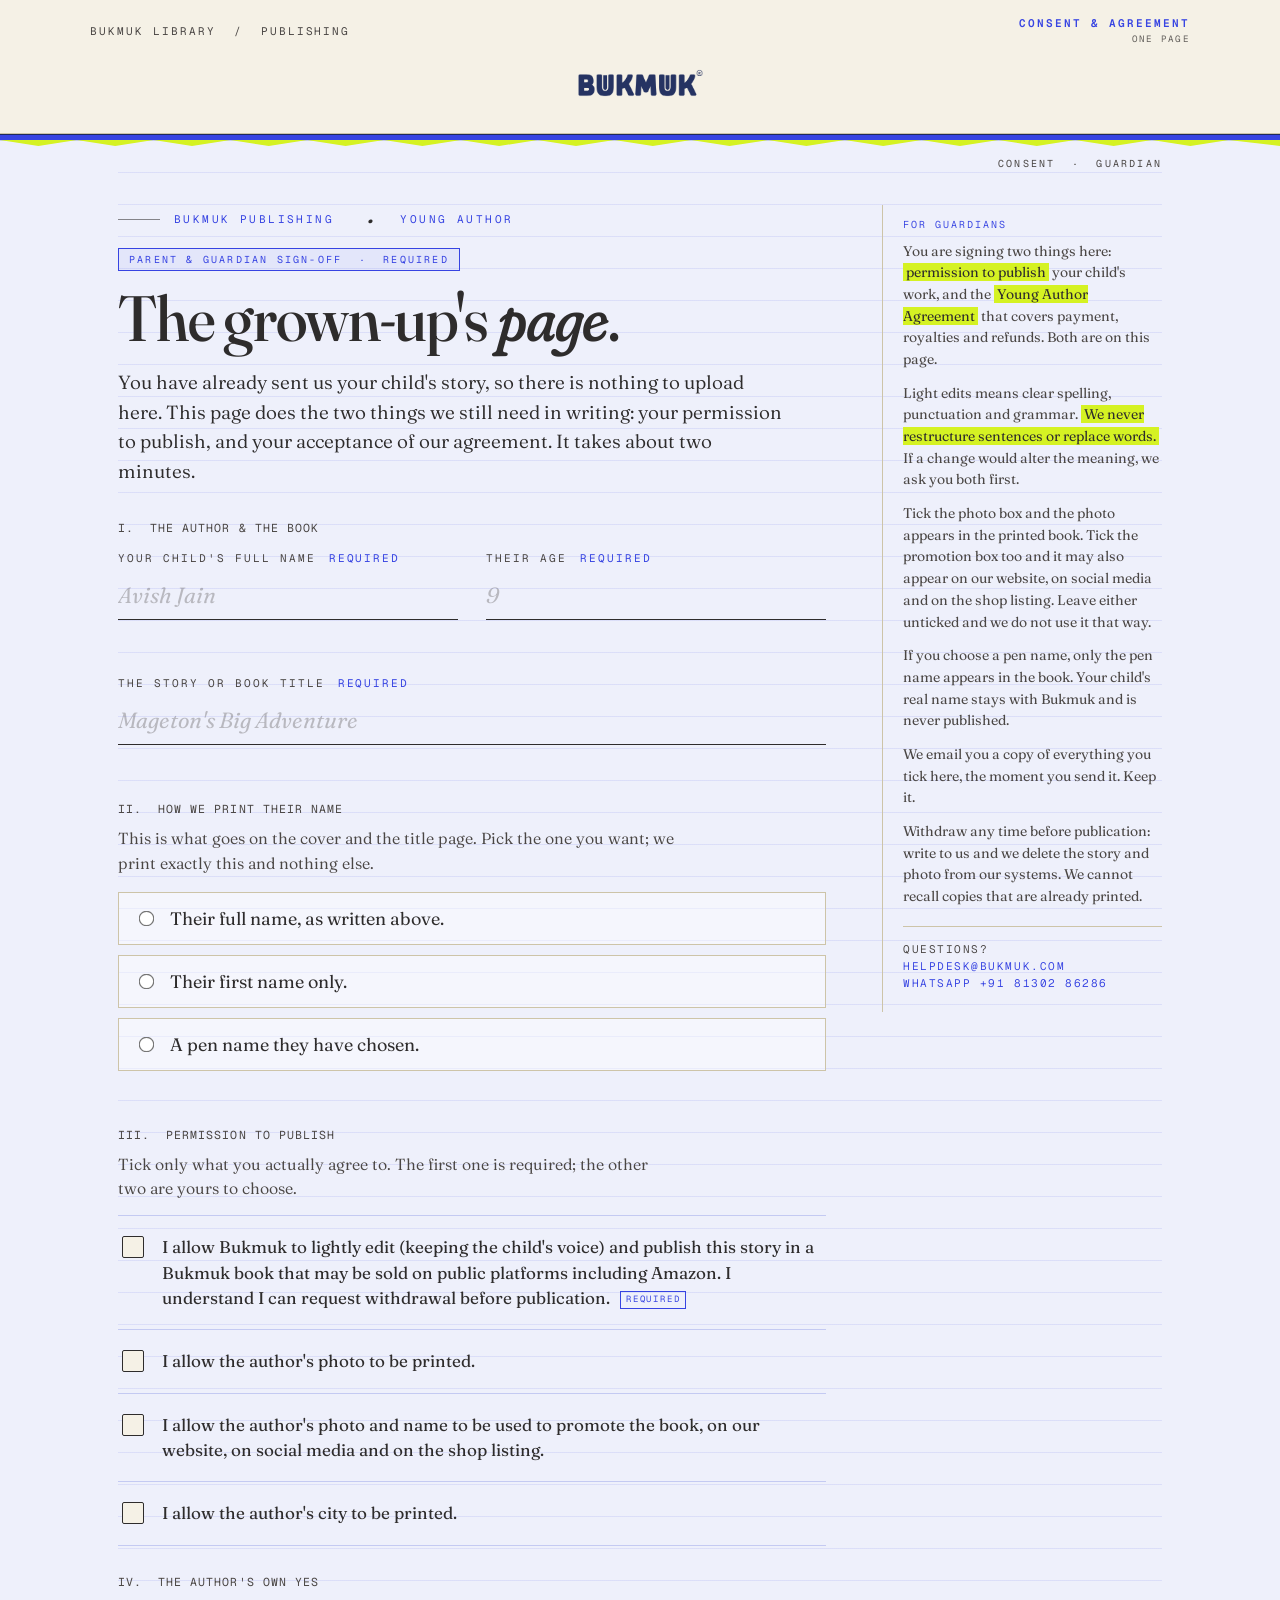
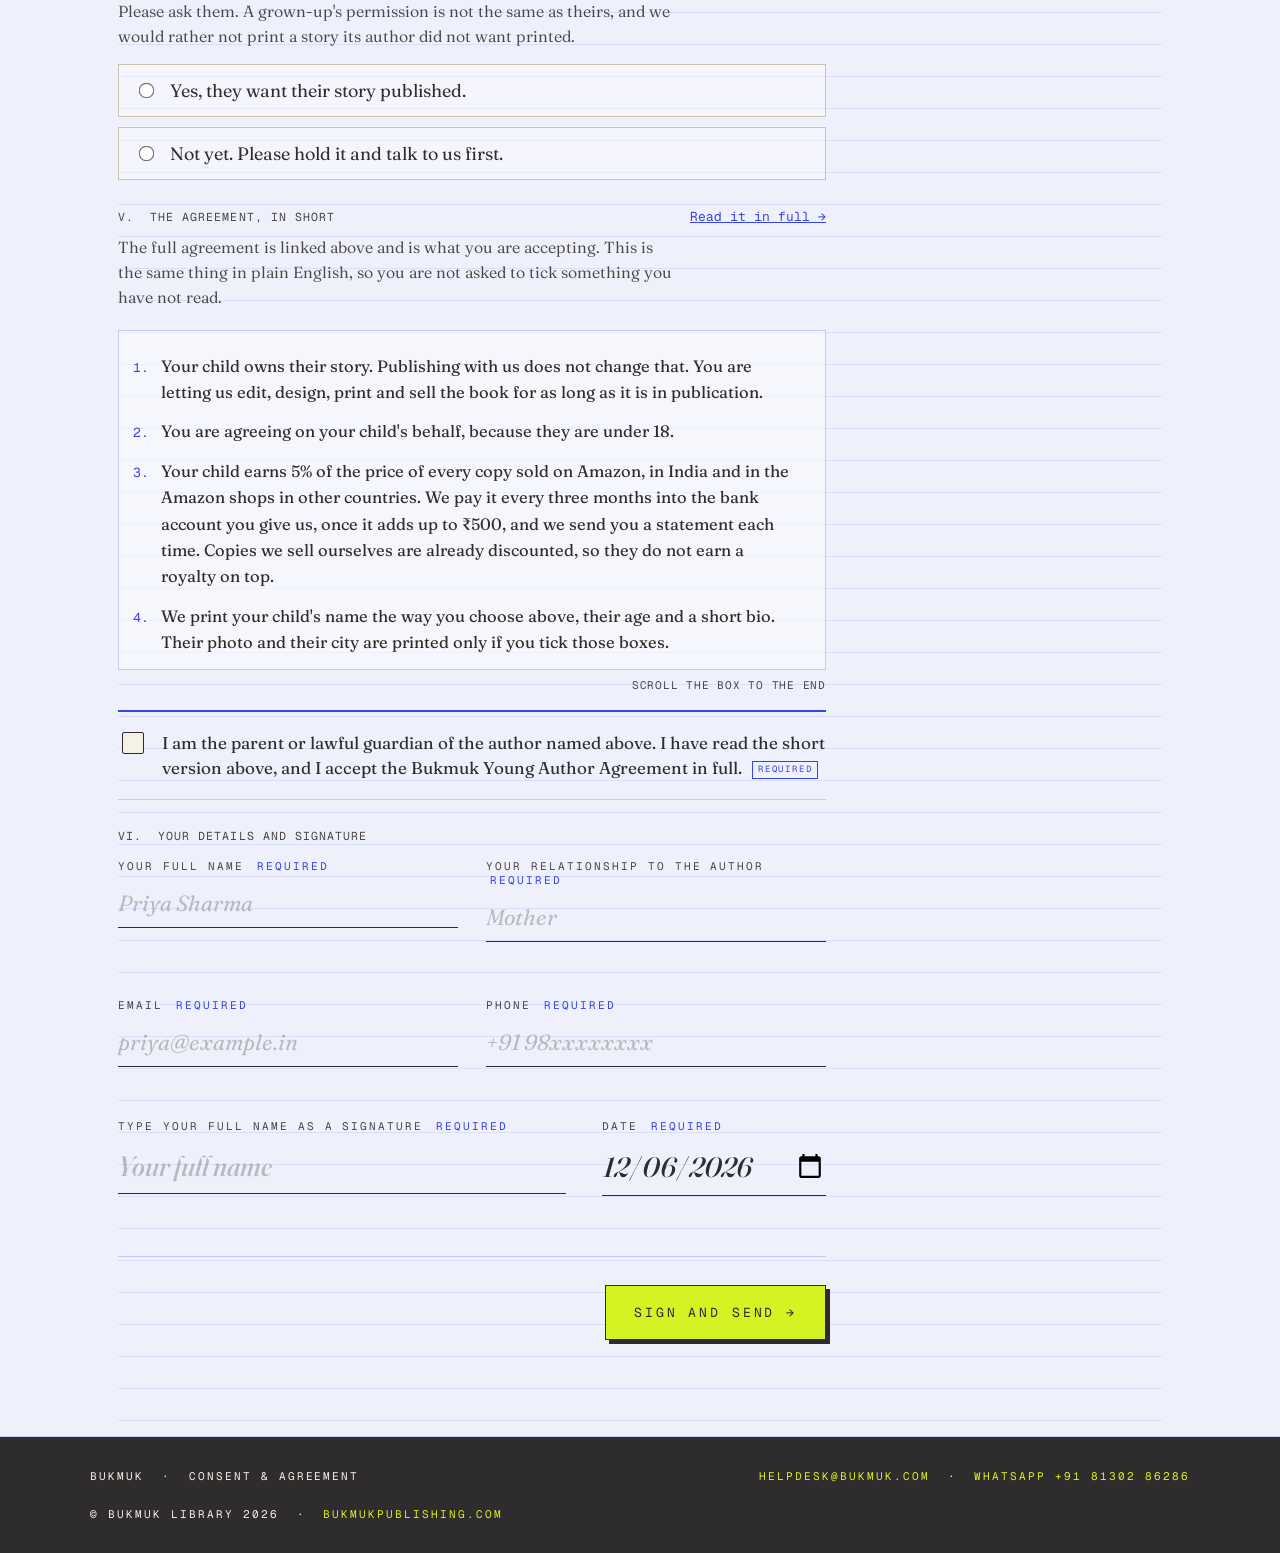
==== commit f8185736: "One page promised two different withdrawal windows The consent tick and the section lede both say a " ====
--- a/consent.html
+++ b/consent.html
@@ -299,9 +299,10 @@
         <span class="tag">For guardians</span>
         <p>You are signing two things here: <em>permission to publish</em> your child's work, and the <em>Young Author Agreement</em> that covers payment, royalties and refunds. Both are on this page.</p>
         <p>Light edits means clear spelling, punctuation and grammar. <em>We never restructure sentences or replace words.</em> If a change would alter the meaning, we ask you both first.</p>
-        <p>The photo appears <em>only in the printed book</em> unless you have also allowed marketing use.</p>
+        <p>Tick the photo box and the photo appears in the printed book. Tick the promotion box too and it may also appear on our website, on social media and on the shop listing. Leave either unticked and we do not use it that way.</p>
+        <p>If you choose a pen name, only the pen name appears in the book. Your child's real name stays with Bukmuk and is never published.</p>
         <p>We email you a copy of everything you tick here, the moment you send it. Keep it.</p>
-        <p>Withdraw any time before print and we delete the story and photo from our systems.</p>
+        <p>Withdraw any time before publication: write to us and we delete the story and photo from our systems. We cannot recall copies that are already printed.</p>
         <p class="editor-contact">Questions?<br>
           <a href="mailto:helpdesk@bukmuk.com" style="color:var(--blue); text-decoration:none">helpdesk@bukmuk.com</a><br>
           <a href="https://wa.me/918130286286?text=Hi%20Bukmuk%2C%20about%20the%20consent%20form" target="_blank" rel="noopener" style="color:var(--blue); text-decoration:none">WhatsApp +91 81302 86286</a>
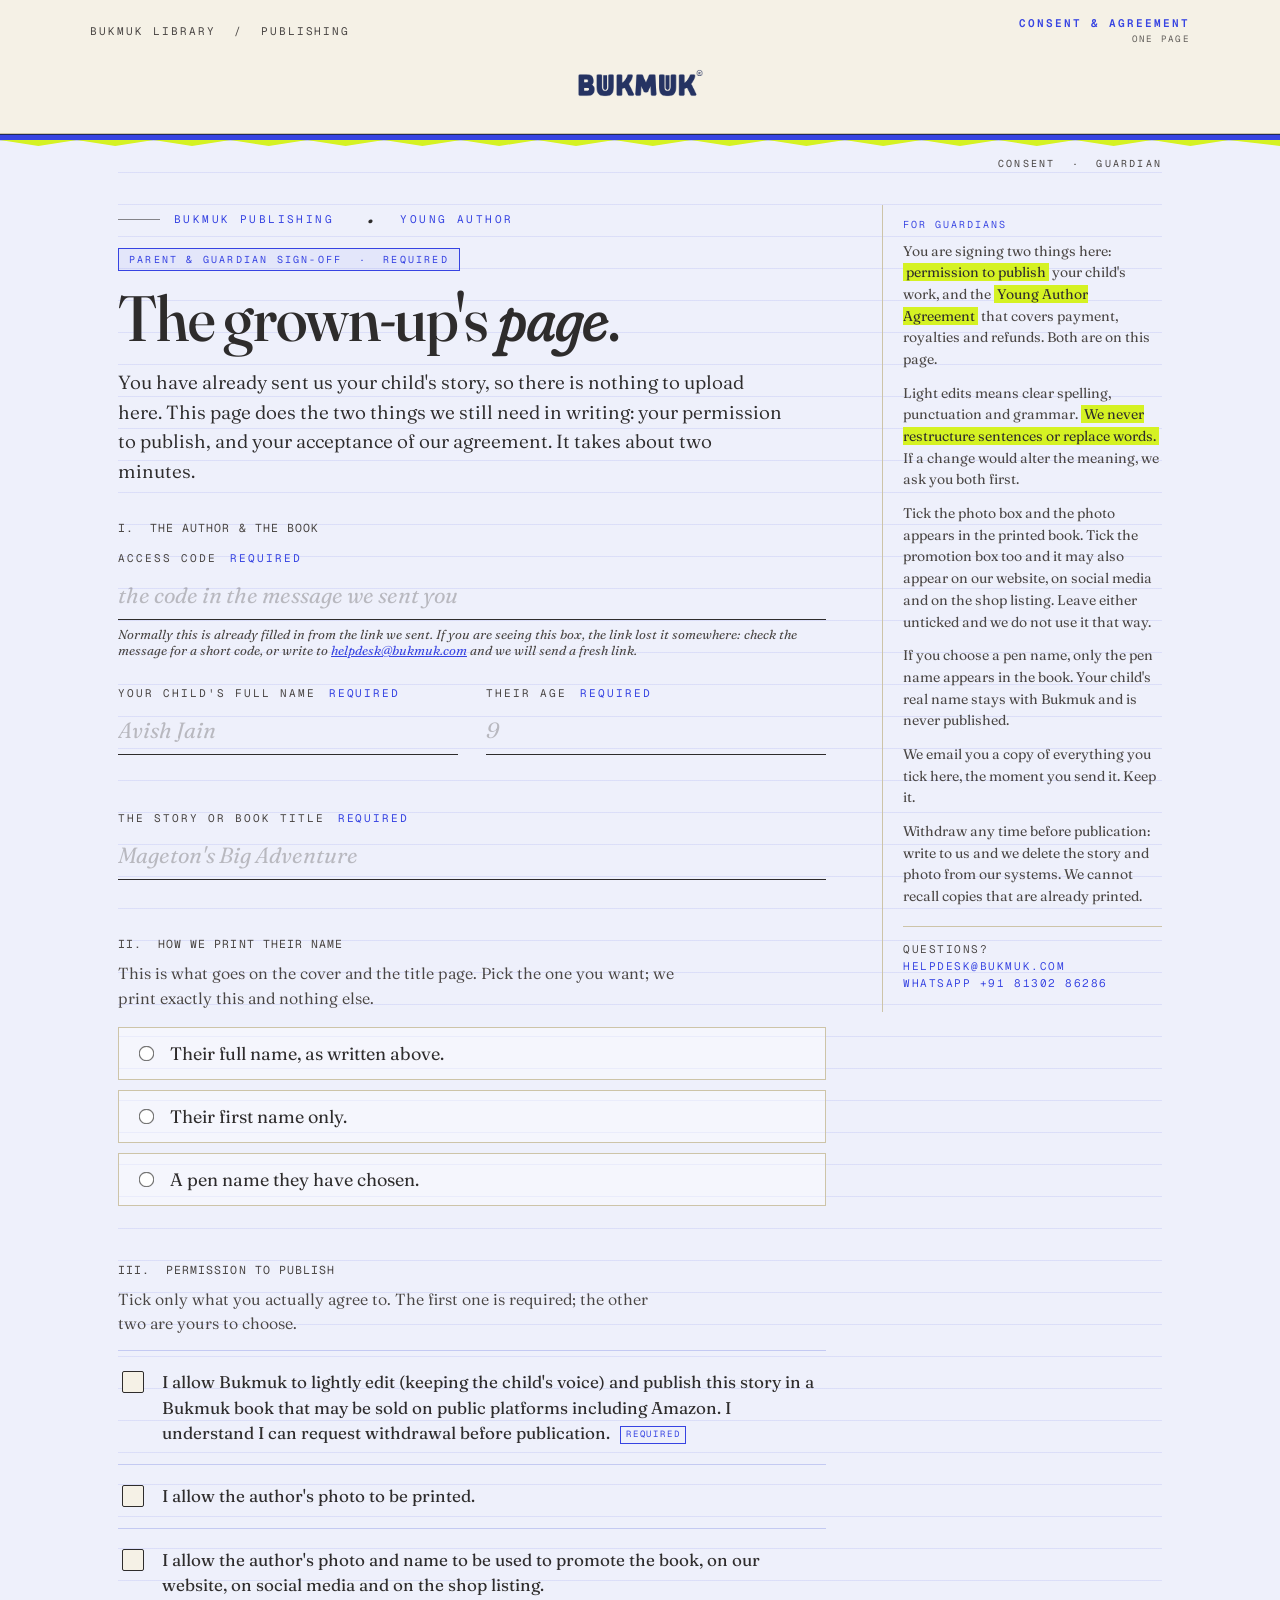
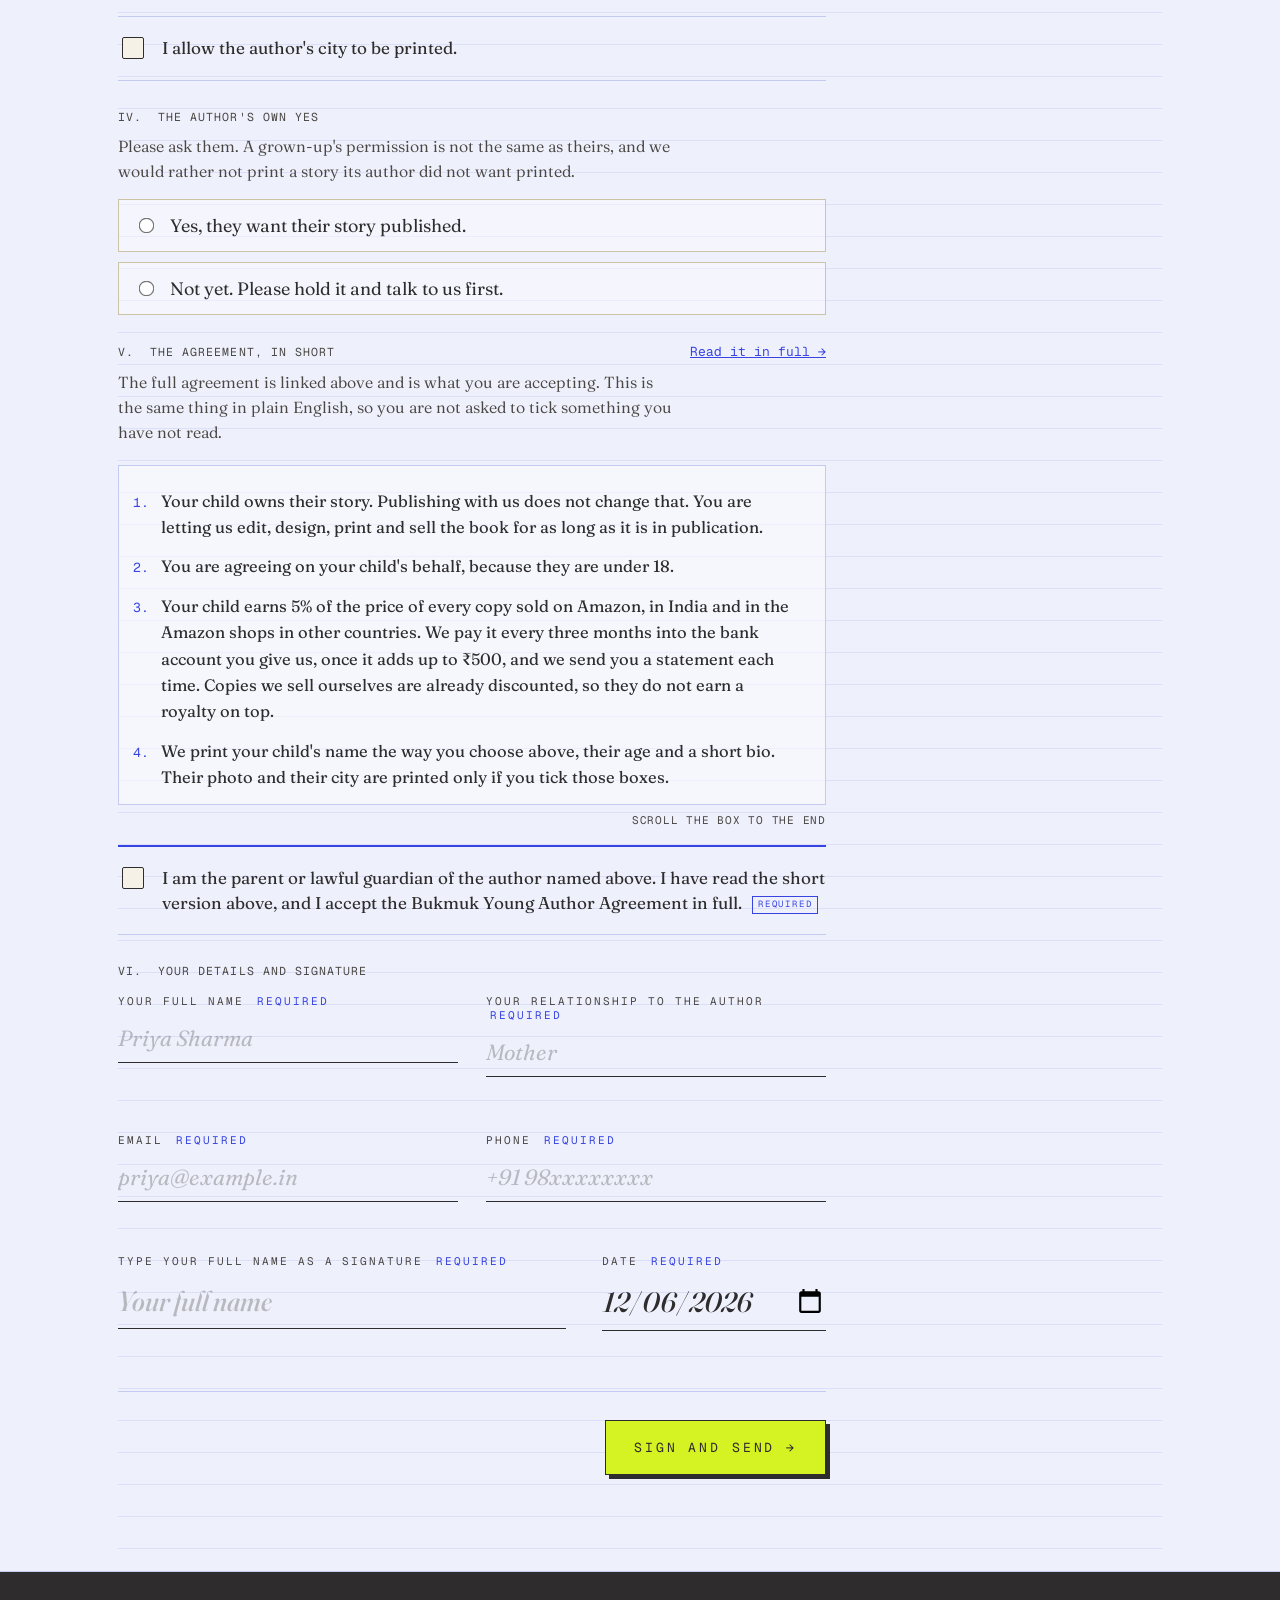
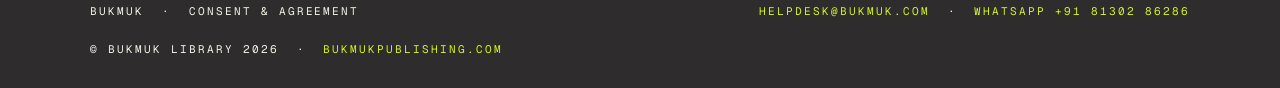
==== commit 791acbed: "A parent whose link lost its code had no way to recover The consent form takes the intake gate's acc" ====
--- a/consent.html
+++ b/consent.html
@@ -10,7 +10,7 @@
 <link rel="preconnect" href="https://fonts.googleapis.com">
 <link rel="preconnect" href="https://fonts.gstatic.com" crossorigin>
 <link href="https://fonts.googleapis.com/css2?family=Fraunces:ital,opsz,wght,SOFT,WONK@0,9..144,300..900,0..100,0..1;1,9..144,300..900,0..100,0..1&family=Geist+Mono:wght@400;500;600&display=swap" rel="stylesheet">
-<link rel="stylesheet" href="/styles.css?v=20260831-consent">
+<link rel="stylesheet" href="/styles.css?v=20260831-code01">
 <style>
   /* Page-local only. The shared stylesheet drives the live intake form; this
      form adds one component (the short-terms ledger) and nothing else. */
@@ -103,6 +103,14 @@
             <span>I. &nbsp;The author &amp; the book</span>
           </div>
           <p class="package-line" id="packageLine" hidden></p>
+
+          <div class="field" id="codeWrap" hidden style="margin-top:16px">
+            <label class="cap" for="workshopCode">Access code <span class="req">required</span></label>
+            <input class="input" id="workshopCode" name="workshopCode" type="text" autocomplete="off"
+                   placeholder="the code in the message we sent you">
+            <p class="hint">Normally this is already filled in from the link we sent. If you are seeing this box, the link lost it somewhere: check the message for a short code, or write to <a href="mailto:helpdesk@bukmuk.com" style="color:var(--blue)">helpdesk@bukmuk.com</a> and we will send a fresh link.</p>
+            <div class="field-error">Please enter the code from the message we sent you.</div>
+          </div>
 
           <div class="row2" style="margin-top:16px">
             <div class="field" data-required>
@@ -346,6 +354,6 @@
 </footer>
 
 <script src="/consent-clauses.js?v=20260831-consent"></script>
-<script src="/consent.js?v=20260831-consent" defer></script>
+<script src="/consent.js?v=20260831-code01" defer></script>
 </body>
 </html>
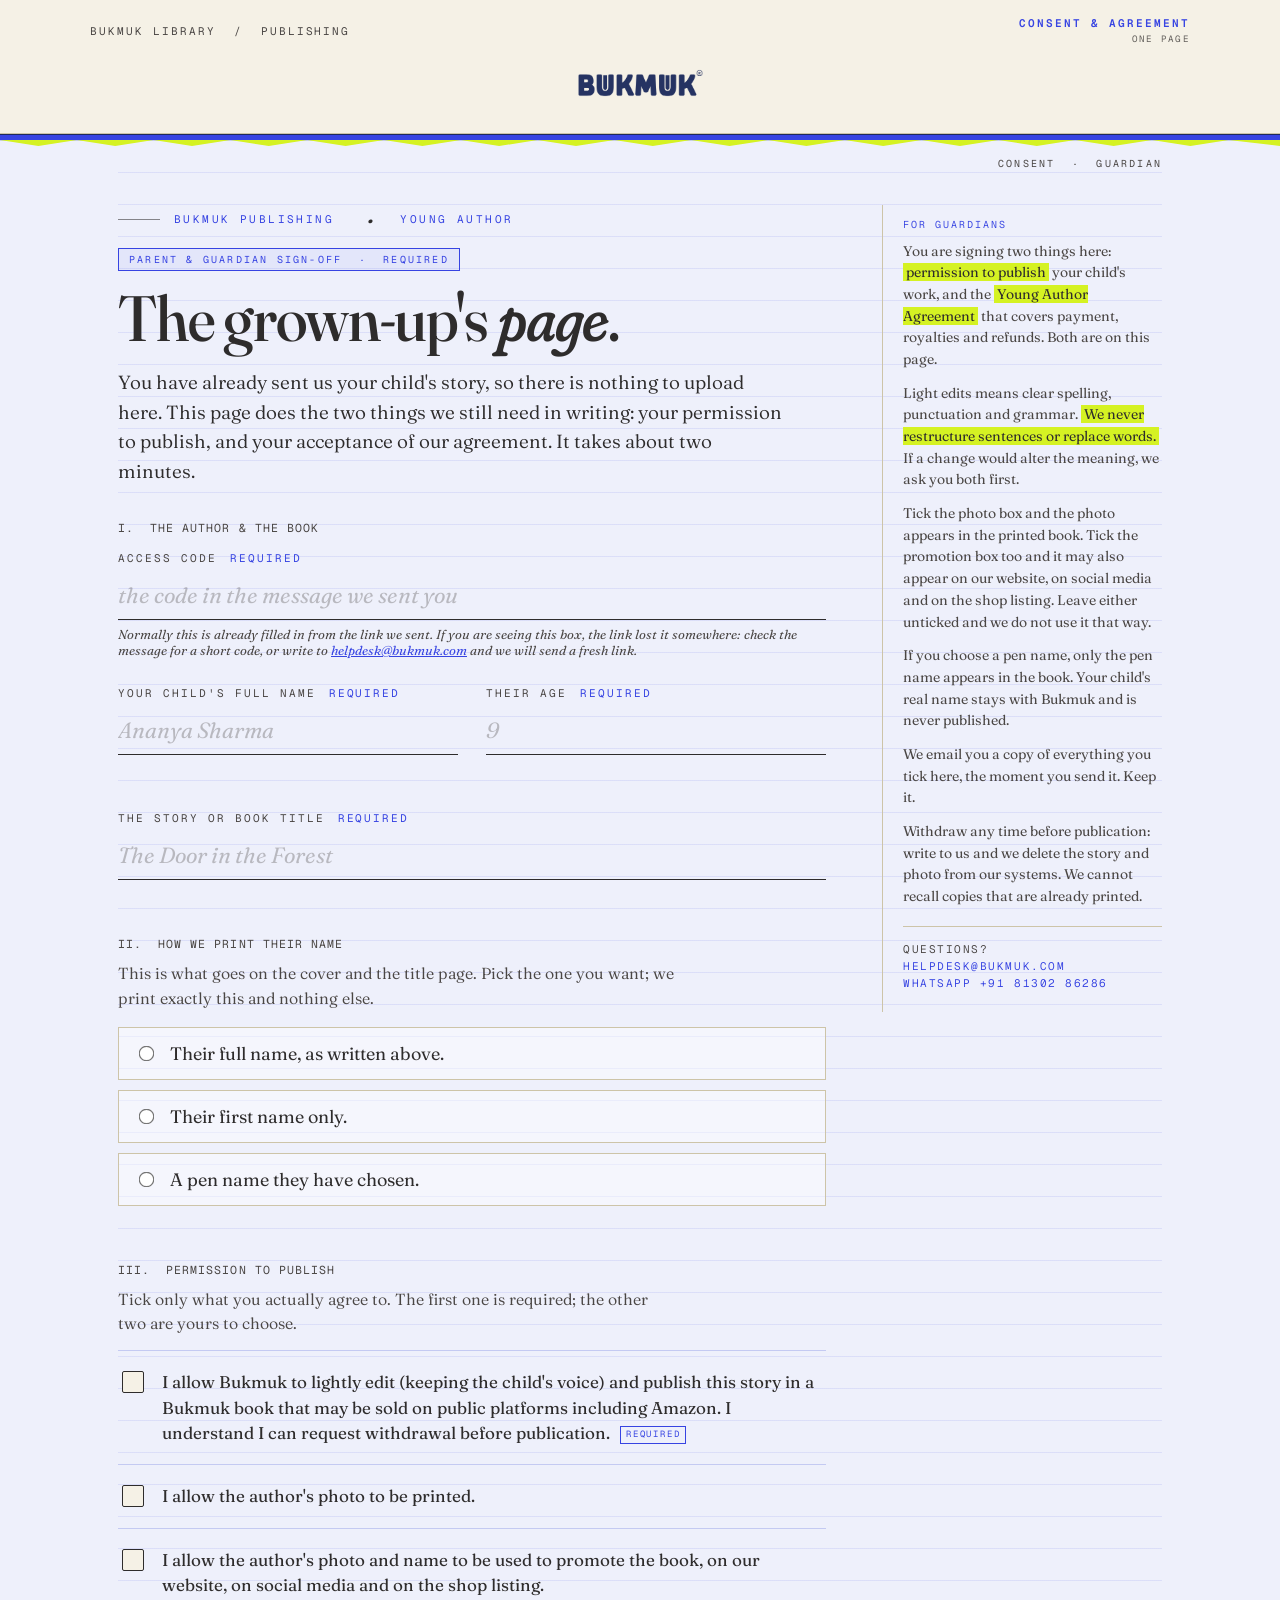
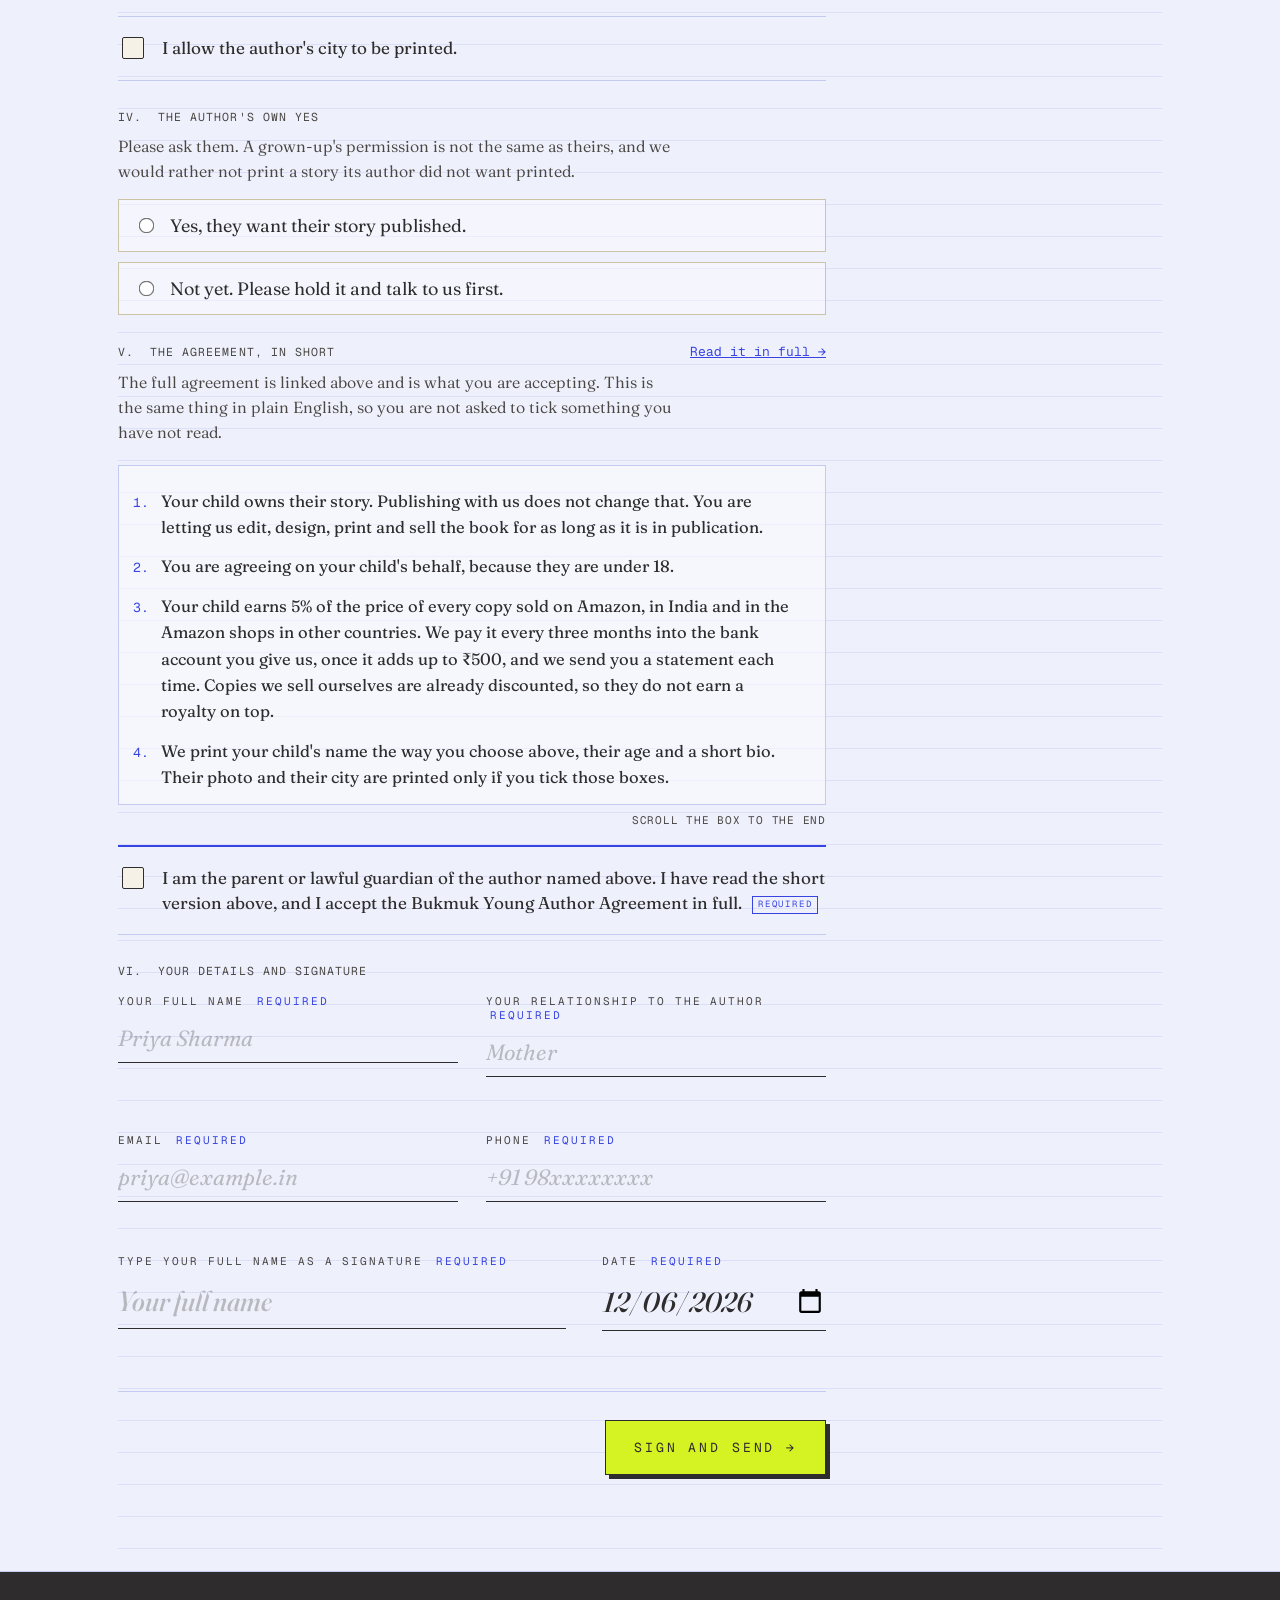
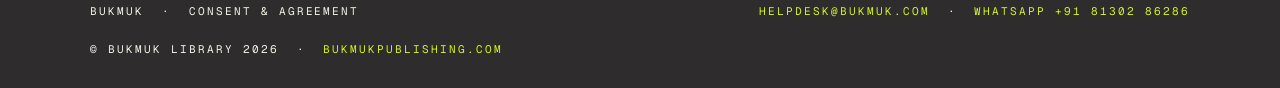
==== commit 42877893: "A real child's name was the example text on a form we send to other families Avish Jain, his mother'" ====
--- a/consent.html
+++ b/consent.html
@@ -115,7 +115,7 @@
           <div class="row2" style="margin-top:16px">
             <div class="field" data-required>
               <label class="cap" for="authorName">Your child's full name <span class="req">required</span></label>
-              <input class="input" id="authorName" name="authorName" type="text" required placeholder="Avish Jain">
+              <input class="input" id="authorName" name="authorName" type="text" required placeholder="Ananya Sharma">
               <div class="field-error">The author's full name, please.</div>
             </div>
             <div class="field" data-required>
@@ -125,7 +125,7 @@
             </div>
             <div class="field" data-required style="grid-column:1 / -1">
               <label class="cap" for="storyTitle">The story or book title <span class="req">required</span></label>
-              <input class="input" id="storyTitle" name="storyTitle" type="text" required placeholder="Mageton's Big Adventure">
+              <input class="input" id="storyTitle" name="storyTitle" type="text" required placeholder="The Door in the Forest">
               <div class="field-error">The title we should print.</div>
             </div>
           </div>
@@ -186,7 +186,7 @@
           <div class="conditional" id="cityWrap">
             <div class="field" data-required-if="city">
               <label class="cap" for="authorLocation">Which city or town should we print?</label>
-              <input class="input" id="authorLocation" name="authorLocation" type="text" placeholder="Haridwar">
+              <input class="input" id="authorLocation" name="authorLocation" type="text" placeholder="Delhi">
               <div class="field-error">Tell us the city, or untick the box above.</div>
             </div>
           </div>
